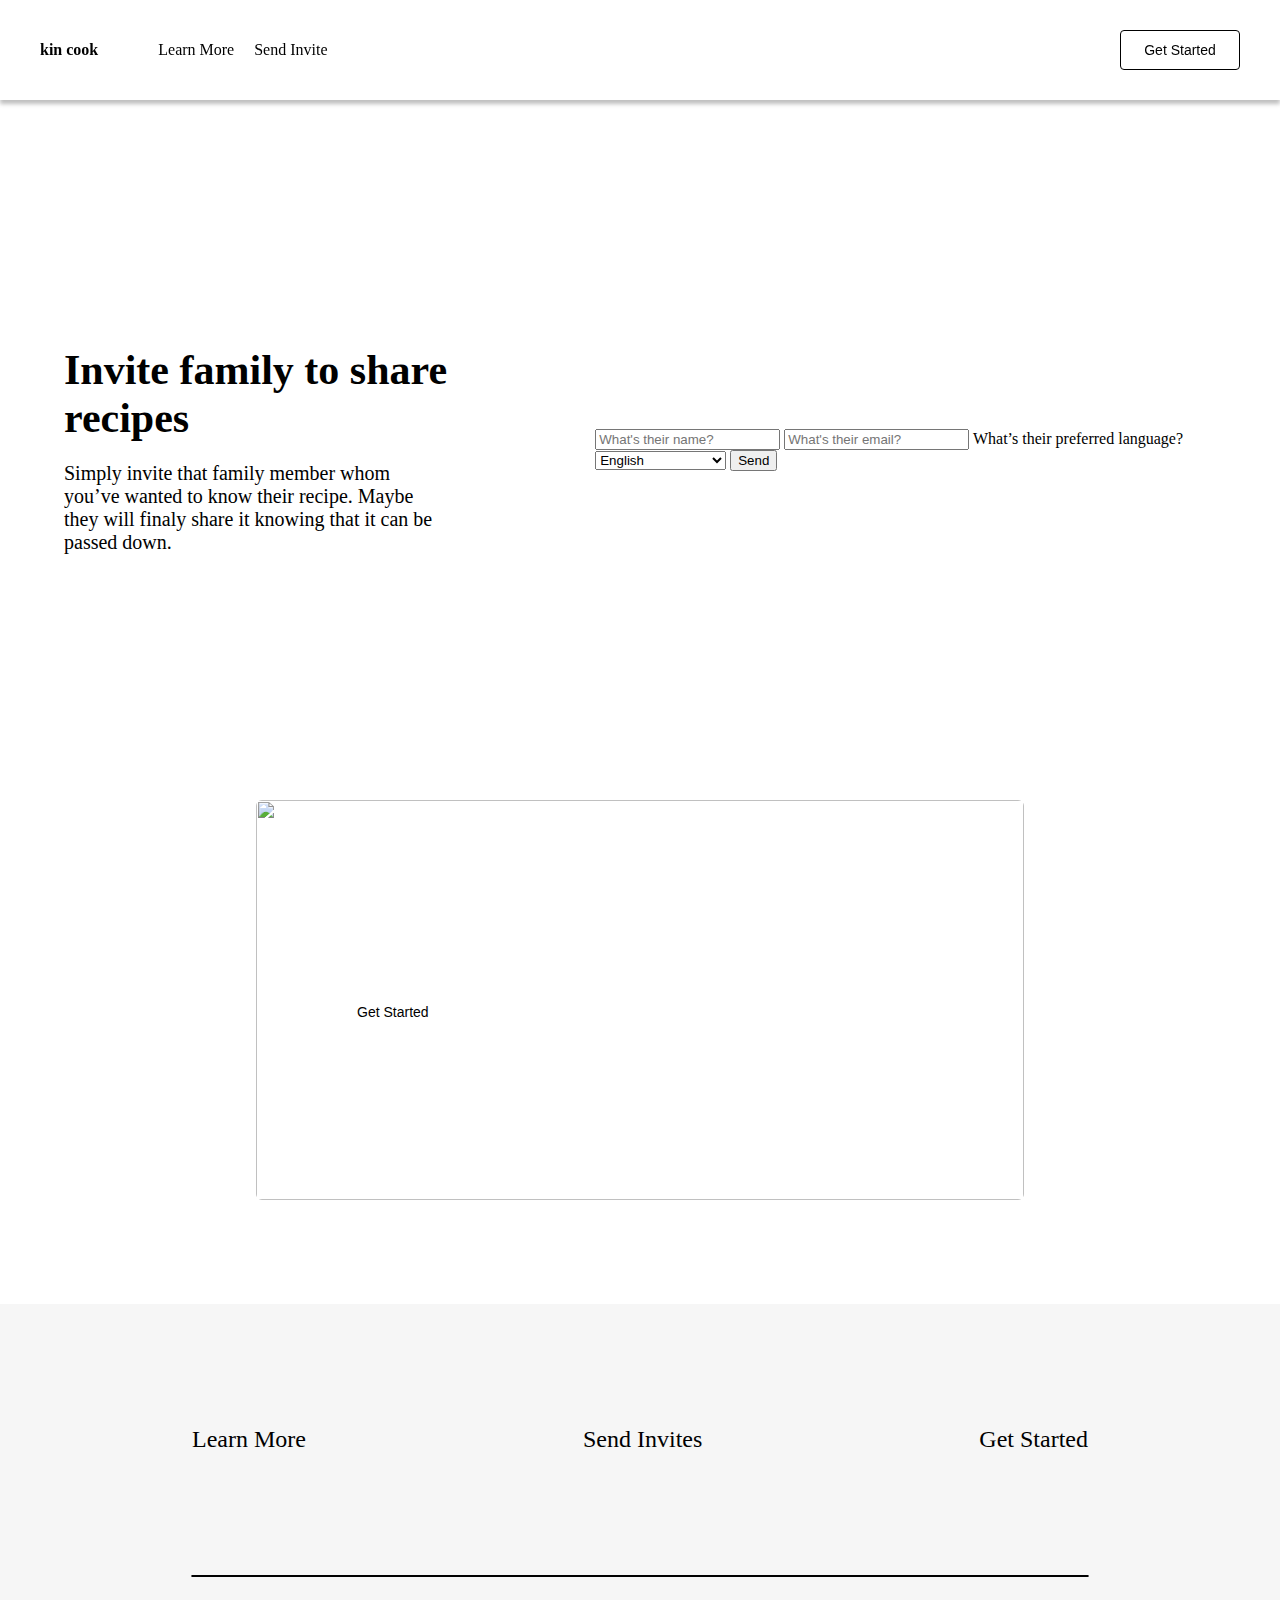
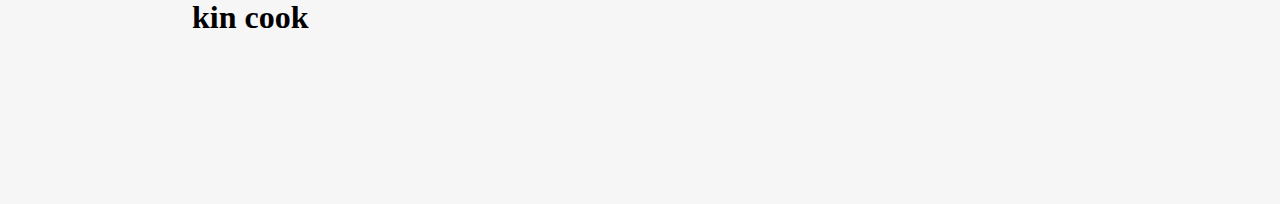
==== send-invite.html @ 02a6ec89 "done!" ====
<!DOCTYPE html>
<html lang="en">
<head>
  <meta charset="UTF-8">
  <meta name="viewport" content="width=device-width, initial-scale=1.0">
  <meta http-equiv="X-UA-Compatible" content="ie=edge">
  <link rel="stylesheet" href="css/index.css" />
  <title>send invite | kin cook.</title>
</head>
<header class="header-mobile">
  <nav class="nav-top">
    <div class="desk-left">
      <div class="d-logo">kin cook</div>
      <a href="index.html">Learn More</a>
      <a href="send-invite.html">Send Invite</a>
    </div>

    <div class="logo">kin cook</div>

    <div class="desk-right">
        <div class="lang-container-d">
          <img class="lang-d" src="assets/language-outline.svg" alt="" />
        </div>
        <div class="btn-container">
        <button class="button">Get Started</button>
      </div>
      </div>
    </div>

    
      <img class="lang-m" src="assets/language-outline.svg" alt="" />
    

    <div class="container">
      <span class="menu-icon" onclick="openMenu()">&#9776;</span>
    </div>
    <div class="menu-container" id="navbar">
      <span class="closebtn" onclick="closeMenu()">&times;</span>
      <div class="menu-content">
        <a href="learn-more.html">Learn More</a>
        <a href="send-invite.html">Send Invite</a>
      </div>
    </div>
    <script type="text/javascript" src="script.js"></script>
  </nav>
</header>
<body>
  <section class="body-container">
    <section class="hero invite-hero">
      <div class="form-container" >
      <form action="">
        <label for="name"></label>
        <input type="text" id="name" placeholder="What's their name?">

        <label for="email"></label>
        <input type="text" id="email" placeholder="What's their email?">
        <label for="language">What’s their preferred language?</label>
        <select id="language" name="language">
          <option value="canada">English</option>
          <option value="australia">Mandarin Chinese</option>
          <option value="usa">Hindustani</option>
          <option value="usa">Spanish</option>
          <option value="usa">Arabic</option>
          <option value="usa">Malay</option>
          <option value="usa">Russian</option>
          <option value="usa">Bengali</option>
        </select>
        <button class="send">Send</button>
      </form>
      </div>

      <div class="mobile-hero-divider"></div>
      <div class="desktop-hero-divider"></div>

      <div class="info invite"> 
        <h1>Invite family to share recipes</h1>
        <p>Simply invite that family member whom you’ve wanted to know their recipe. Maybe they will finaly share it knowing that it can be passed down. </p>
    </div>
    </section>

    

    <section class="cta-top">
      <img class="cta-top-img" src="assets/CTA-Bottom.svg" alt="" />
      <div class="stacker bottom">
        <h2>Pass on tradition!</h2>
        <button class="button">Get Started</button>
      </div>
    </section>
  </section>
</body>

<footer>
  <div class="background">
    <secttion class="links">
      <nav class="bottom-nav">
        <a href="" class="b-link">Learn More</a>
        <a href="" class="b-link">Send Invites</a>
        <a href="" class="b-link">Get Started</a>
      </nav>
    </secttion>
    <section class="social">
      <div class="f-divider"></div>
      <div class="social-conatiner">
        <a class="kin" href="">kin cook</a>
        <a class="s-logos" href=""
          ><img src="assets/logo-instagram.svg" alt=""
        /></a>
        <a class="s-logos" href=""
          ><img src="assets/logo-facebook.svg" alt=""
        /></a>
      </div>
    </section>
  </div>
</footer>
</html>
---- css/index.css ----
/* Header Mobile  */
.header-mobile {
  width: 100vw;
  margin: 0 auto;
  height: 100px;
  background-color: white;
  position: fixed;
  top: 0px;
  left: 0px;
  right: 0px;
}
.header-mobile:hover {
  box-shadow: 0px 4px 4px rgba(0, 0, 0, 0.25);
}
/* Header  */
/* Nav Bar */
.lang-m {
  width: 35px;
}
@media (min-width: 900px) {
  .lang-m {
    display: none;
  }
}
.lang-d {
  display: none;
}
@media (min-width: 900px) {
  .lang-d {
    display: block;
    width: 35px;
  }
}
.lang-d img {
  display: none;
}
@media (min-width: 900px) {
  .lang-d img {
    display: block;
  }
}
.logo {
  font-size: 1.1rem;
}
@media (min-width: 900px) {
  .logo {
    display: none;
  }
}
.desk-left {
  display: none;
}
@media (min-width: 900px) {
  .desk-left {
    display: block;
    display: flex;
    flex-direction: row;
    margin-left: 40px;
  }
}
@media (min-width: 900px) {
  .d-logo {
    margin-right: 60px;
    font-weight: 700;
    font-size: rem;
  }
}
@media (min-width: 900px) {
  .desk-left a {
    margin-right: 20px;
    text-decoration: none;
    color: black;
  }
}
.desk-right {
  display: none;
}
@media (min-width: 900px) {
  .desk-right {
    display: block;
    display: flex;
    flex-direction: row;
    margin-right: 40px;
  }
}
@media (min-width: 900px) {
  .lang-container-d {
    margin-right: 40px;
  }
}
.nav-top {
  display: flex;
  justify-content: space-around;
  align-items: center;
  height: 100px;
  z-index: 1;
}
@media (min-width: 900px) {
  .nav-top {
    margin: 0 auto;
    justify-content: space-between;
  }
}
.nav-top a {
  display: none;
}
@media (min-width: 900px) {
  .nav-top a {
    display: block;
  }
}
.nav-top .button {
  display: none;
}
@media (min-width: 900px) {
  .nav-top .button {
    display: block;
  }
}
@media (min-width: 900px) {
  .container {
    display: none;
  }
}
.container .menu-icon {
  color: #3b3b3b;
  cursor: pointer;
  z-index: 2;
}
@media (min-width: 900px) {
  .container .menu-icon {
    display: none;
  }
}
.menu-icon {
  font-size: 35px;
}
.menu-container {
  height: 0%;
  width: 100vw;
  position: fixed;
  top: 0px;
  left: 0px;
  z-index: 1;
  background-color: #3b3b3b;
  overflow: hidden;
  transition: 1s ease-in-out;
}
@media (min-width: 900px) {
  .menu-container {
    display: none;
  }
}
.menu-content {
  position: relative;
  top: 25%;
  width: 100vw;
  text-align: center;
  margin-top: 30px;
}
.menu-content a {
  padding: 16px;
  text-decoration: none;
  font-size: 24px;
  color: white;
  display: block;
  font-family: 'airbnb_cereal_appmedium';
  transition: 0.3s ease-in-out;
}
.menu-content a:hover {
  color: #ff5a5f;
}
.menu-container .closebtn {
  position: absolute;
  top: 36px;
  right: 48px;
  font-size: 40px;
  color: white;
  z-index: 1;
  cursor: pointer;
}
/* Nav Bar Mobile */
.body-container {
  width: 100vw;
  margin: 0 auto;
  display: block;
  display: flex;
  flex-direction: column;
  justify-content: center;
  align-items: center;
  margin-top: 200px;
}
.hero {
  display: flex;
  flex-direction: column;
  justify-content: center;
  align-items: center;
}
@media (min-width: 900px) {
  .hero {
    flex-direction: row-reverse;
    width: 90vw;
    height: 500px;
  }
}
@media (min-width: 900px) {
  .hero img {
    width: 600px;
  }
}
.info h1 {
  font-size: 32px;
  text-align: center;
  width: 220px;
}
@media (min-width: 900px) {
  .info h1 {
    width: 100%;
    text-align: left;
    font-size: 42px;
    margin-top: 20px;
    margin-bottom: 10px;
  }
}
.info p {
  font-size: 18px;
  text-align: center;
  width: 260px;
}
@media (min-width: 900px) {
  .info p {
    text-align: left;
    margin-top: 10px;
    margin-bottom: 20px;
    width: 80%;
    font-size: 20px;
  }
}
.button {
  width: 120px;
  height: 40px;
  border: 1px solid black;
  background-color: white;
  border-radius: 4px;
  font-size: 14px;
}
.info {
  display: flex;
  flex-direction: column;
  justify-content: center;
  align-items: center;
}
@media (min-width: 900px) {
  .info {
    width: 600px;
    align-items: flex-start;
    margin-right: 50px;
  }
}
.cta-top {
  margin-top: 100px;
  margin-bottom: 100px;
  position: relative;
  z-index: -2;
}
.stacker {
  display: flex;
  flex-direction: column;
  width: 80%;
  position: absolute;
  top: 10%;
  left: 10%;
}
@media (min-width: 900px) {
  .top {
    margin-top: 50px;
  }
}
.top h2 {
  width: 60%;
}
.cta-top h2 {
  font-weight: 600;
  font-size: 24px;
  text-align: left;
  color: white;
}
@media (min-width: 900px) {
  .cta-top h2 {
    font-size: 36px;
  }
}
.cta-top .button {
  border: none;
}
.cta-top-img {
  object-fit: cover;
  width: 100vw;
  height: 400px;
}
@media (min-width: 900px) {
  .cta-top-img {
    width: 60vw;
    border-radius: 6px;
  }
}
.bottom {
  margin-top: 50px;
}
.features {
  width: 90vw;
  margin: 0 auto;
  display: flex;
  flex-direction: column;
  justify-content: center;
  align-items: center;
}
@media (min-width: 900px) {
  .features {
    width: 80vw;
  }
}
@media (min-width: 900px) {
  .mobile-feature-wrap {
    display: none;
  }
}
.divider {
  width: 20vw;
  margin: 0 auto;
  border: 4px solid black;
  border-radius: 10px;
}
@media (min-width: 900px) {
  .divider {
    margin: initial;
  }
}
.features h3 {
  text-align: center;
  width: 60vw;
}
@media (min-width: 900px) {
  .features h3 {
    text-align: left;
    font-size: 36px;
    margin-bottom: 100px;
  }
}
.feature {
  width: 90%;
  margin: 0 auto;
  display: flex;
  flex-direction: column;
  justify-content: center;
  align-items: center;
  margin-bottom: 100px;
}
@media (min-width: 900px) {
  .feature {
    width: 30vw;
    justify-content: flex-start;
    align-items: flex-start;
    margin: initial;
  }
}
.feature img {
  width: 400px;
}
.feature h4 {
  font-size: 1.15rem;
  text-align: center;
  margin-top: 40px;
  margin-bottom: 5px;
}
@media (min-width: 900px) {
  .feature h4 {
    text-align: left;
  }
}
.feature p {
  text-align: center;
  margin-top: 5px;
}
@media (min-width: 900px) {
  .feature p {
    text-align: left;
    width: 18vw;
  }
}
.desktop-feature-wrap {
  display: none;
}
@media (min-width: 900px) {
  .desktop-feature-wrap {
    display: flex;
    width: 60vw;
    justify-content: space-between;
  }
}
@media (min-width: 900px) {
  .column-left {
    display: flex;
    flex-direction: column;
  }
}
@media (min-width: 900px) {
  .feature-left {
    display: flex;
    flex-direction: column;
    align-items: flex-end;
    width: 450px;
    height: 600px;
  }
  .feature-left img {
    width: 450px;
  }
  .feature-left h4 {
    text-align: left;
    width: 100%;
    font-size: 32px;
  }
  .feature-left p {
    text-align: left;
    width: 100%;
    font-size: 24px;
  }
}
@media (min-width: 900px) {
  .column-right {
    display: flex;
    flex-direction: column;
  }
}
@media (min-width: 900px) {
  .feature-right {
    display: flex;
    flex-direction: column;
    align-items: flex-end;
    width: 450px;
    height: 600px;
  }
  .feature-right img {
    width: 450px;
  }
  .feature-right h4 {
    text-align: left;
    width: 100%;
    font-size: 32px;
  }
  .feature-right p {
    text-align: left;
    width: 100%;
    font-size: 24px;
  }
}
footer {
  background-color: #f6f6f6;
  width: 100%;
  height: 500px;
}
.bottom-nav {
  display: flex;
  flex-direction: column;
  margin-left: 10%;
  padding-top: 100px;
}
@media (min-width: 900px) {
  .bottom-nav {
    margin: 0 auto;
    width: 70vw;
    flex-direction: row;
    justify-content: space-between;
  }
}
.bottom-nav a {
  margin-top: 22px;
  margin-bottom: 22px;
  text-decoration: none;
  color: black;
}
@media (min-width: 900px) {
  .bottom-nav a {
    font-size: 24px;
  }
}
.social {
  display: flex;
  flex-direction: column;
}
@media (min-width: 900px) {
  .social {
    margin-bottom: 100px;
  }
}
.f-divider {
  width: 80vw;
  margin: 0 auto;
  border: 1px solid black;
  border-radius: 10px;
  margin-top: 100px;
  margin-bottom: 22px;
}
@media (min-width: 900px) {
  .f-divider {
    width: 70vw;
  }
}
.social-conatiner {
  width: 80vw;
  margin: 0 auto;
  display: flex;
  justify-content: center;
  align-items: center;
  margin-bottom: 50px;
}
@media (min-width: 900px) {
  .social-conatiner {
    width: 70vw;
  }
}
.kin {
  font-size: 1.15rem;
  text-decoration: none;
  color: black;
  flex-grow: 2;
}
@media (min-width: 900px) {
  .kin {
    font-size: 32px;
    font-weight: bold;
  }
}
.s-logos img {
  width: 30px;
  flex-grow: 1;
  margin-left: 12px;
}
@media (min-width: 900px) {
  .s-logos img {
    width: 50px;
  }
}
body {
  margin: 0;
}
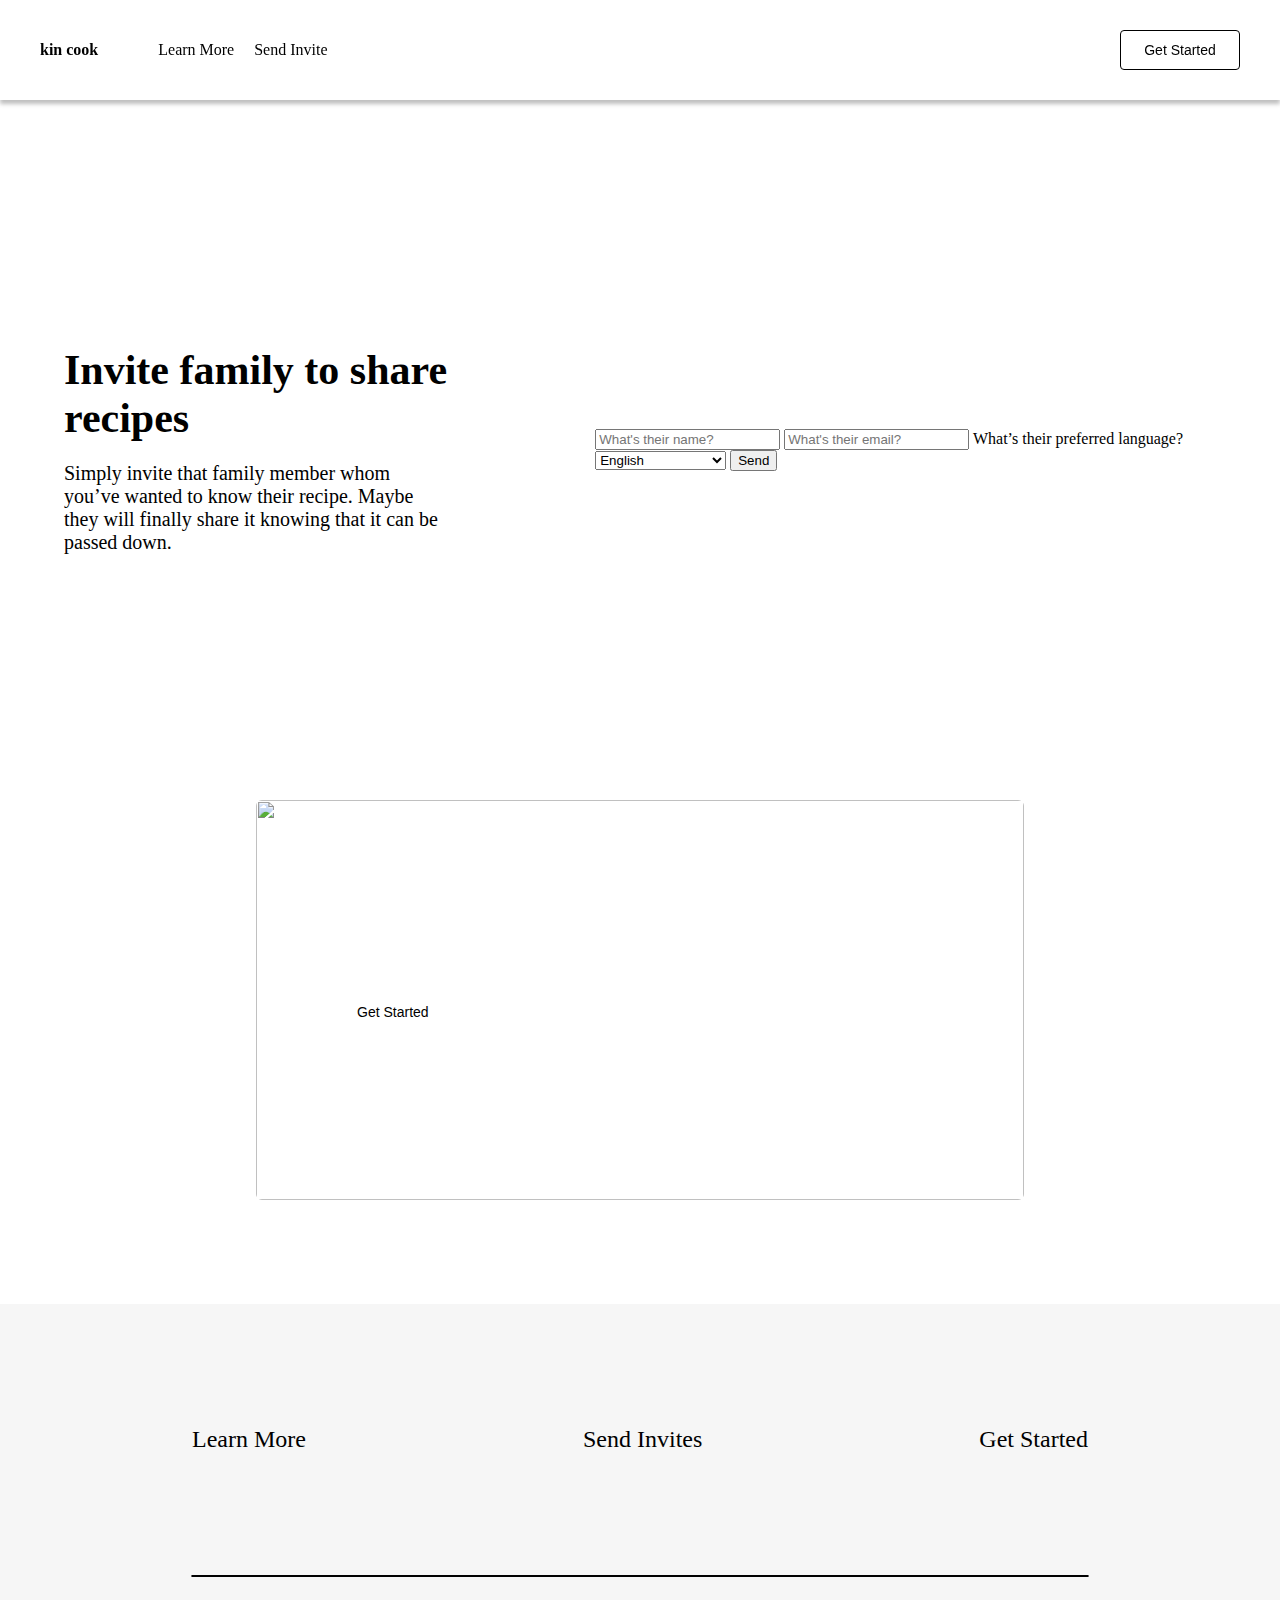
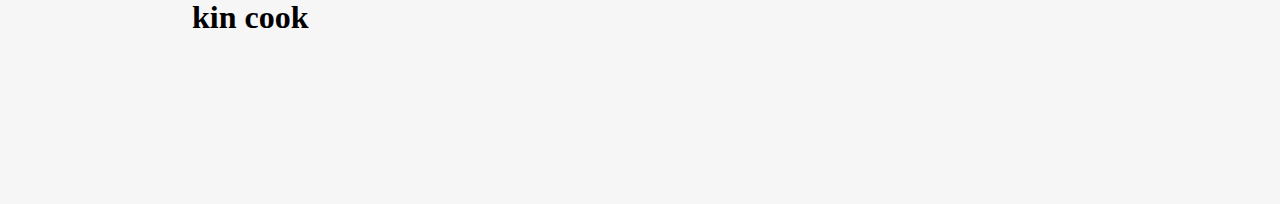
==== commit 48c5ff12: "Grammar corrected!" ====
--- a/send-invite.html
+++ b/send-invite.html
@@ -74,7 +74,7 @@
 
       <div class="info invite"> 
         <h1>Invite family to share recipes</h1>
-        <p>Simply invite that family member whom you’ve wanted to know their recipe. Maybe they will finaly share it knowing that it can be passed down. </p>
+        <p>Simply invite that family member whom you’ve wanted to know their recipe. Maybe they will finally share it knowing that it can be passed down.</p>
     </div>
     </section>
 
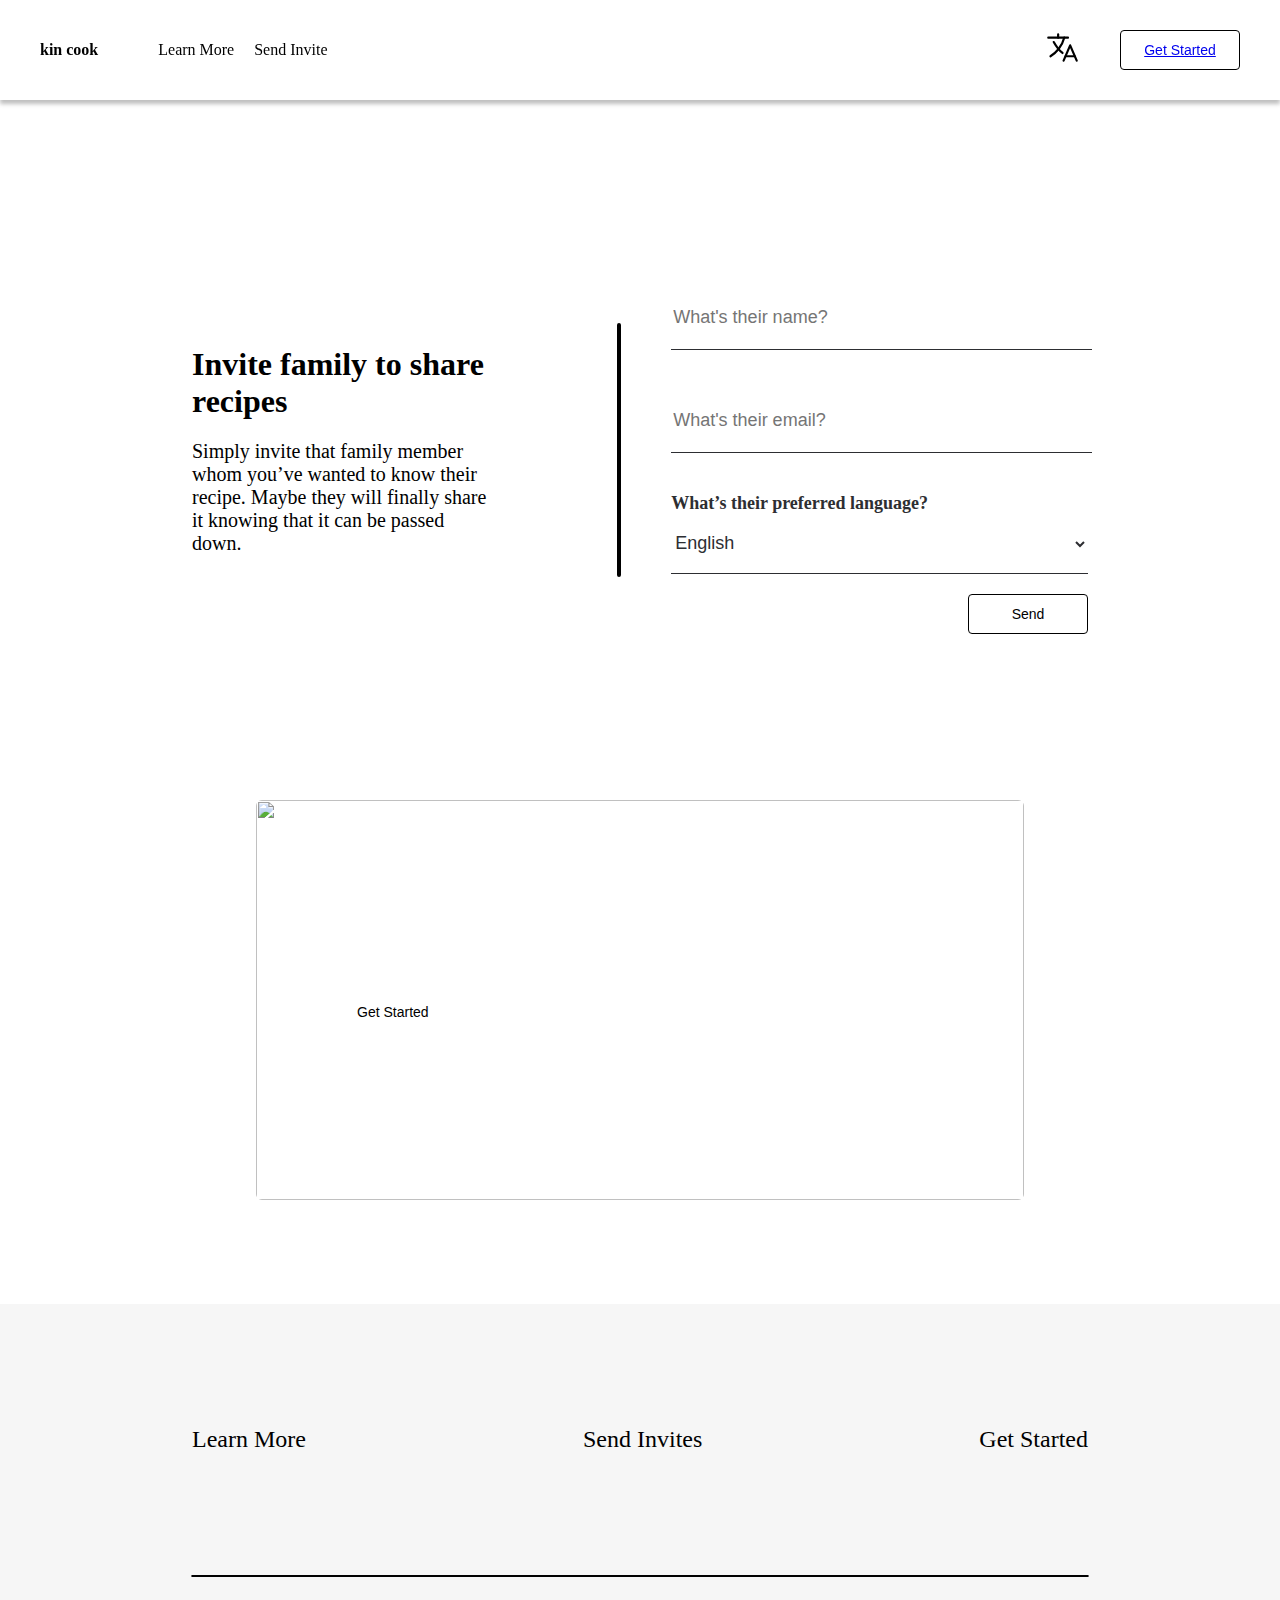
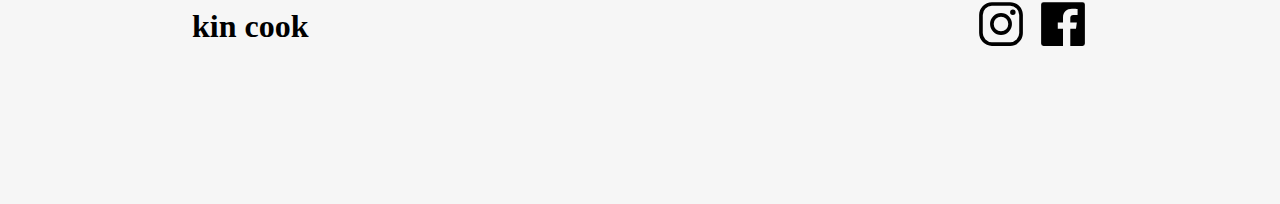
==== commit bda5cb8d: "ready for links" ====
--- a/send-invite.html
+++ b/send-invite.html
@@ -22,7 +22,7 @@
           <img class="lang-d" src="assets/language-outline.svg" alt="" />
         </div>
         <div class="btn-container">
-        <button class="button">Get Started</button>
+        <button class="button"><a href="#">Get Started</a></button>
       </div>
       </div>
     </div>
@@ -37,7 +37,7 @@
     <div class="menu-container" id="navbar">
       <span class="closebtn" onclick="closeMenu()">&times;</span>
       <div class="menu-content">
-        <a href="learn-more.html">Learn More</a>
+        <a href="index.html">Learn More</a>
         <a href="send-invite.html">Send Invite</a>
       </div>
     </div>
@@ -79,14 +79,16 @@
     </section>
 
     
-
-    <section class="cta-top">
+    <a href="#">
+      <section class="cta-top">
       <img class="cta-top-img" src="assets/CTA-Bottom.svg" alt="" />
       <div class="stacker bottom">
         <h2>Pass on tradition!</h2>
-        <button class="button">Get Started</button>
+        <button onclick="window.location.href='#';" class="button">Get Started</button>
       </div>
     </section>
+    </a>
+
   </section>
 </body>
 
@@ -94,15 +96,15 @@
   <div class="background">
     <secttion class="links">
       <nav class="bottom-nav">
-        <a href="" class="b-link">Learn More</a>
-        <a href="" class="b-link">Send Invites</a>
-        <a href="" class="b-link">Get Started</a>
+        <a href="index.html" class="b-link">Learn More</a>
+        <a href="send-invite.html" class="b-link">Send Invites</a>
+        <a href="#" class="b-link">Get Started</a>
       </nav>
     </secttion>
     <section class="social">
       <div class="f-divider"></div>
       <div class="social-conatiner">
-        <a class="kin" href="">kin cook</a>
+        <a class="kin" href="index.html">kin cook</a>
         <a class="s-logos" href=""
           ><img src="assets/logo-instagram.svg" alt=""
         /></a>
--- a/css/index.css
+++ b/css/index.css
@@ -199,8 +199,9 @@
 @media (min-width: 900px) {
   .hero {
     flex-direction: row-reverse;
-    width: 90vw;
+    width: 70vw;
     height: 500px;
+    justify-content: space-around;
   }
 }
 @media (min-width: 900px) {
@@ -257,11 +258,159 @@
     margin-right: 50px;
   }
 }
+.invite-hero {
+  flex-direction: column-reverse;
+}
+@media (min-width: 900px) {
+  .invite-hero {
+    flex-direction: row-reverse;
+  }
+}
+@media (min-width: 900px) {
+  .invite {
+    width: 45%;
+  }
+}
+@media (min-width: 900px) {
+  .invite h1 {
+    font-size: 32px;
+  }
+}
+@media (min-width: 900px) {
+  .invite p {
+    font-size: 20px;
+  }
+}
+.form-container {
+  width: 90%;
+  display: flex;
+  flex-direction: column;
+}
+@media (min-width: 900px) {
+  .form-container {
+    width: 50%;
+    display: flex;
+    flex-direction: column;
+  }
+}
+form {
+  display: flex;
+  flex-direction: column;
+  align-items: flex-start;
+  width: 100%;
+}
+@media (min-width: 900px) {
+  form {
+    display: flex;
+    flex-direction: column;
+    align-items: flex-start;
+    width: 100%;
+  }
+}
+input {
+  width: 100%;
+  height: 60px;
+  font-size: 14px;
+  margin-bottom: 20px;
+  border: none;
+  border-bottom: 1px solid #2d2e32;
+}
+@media (min-width: 900px) {
+  input {
+    width: 100%;
+    height: 60px;
+    font-size: 18px;
+    margin-bottom: 20px;
+    border: none;
+    border-bottom: 1px solid #2d2e32;
+  }
+}
+label {
+  margin-top: 20px;
+  font-size: 16px;
+  color: #2d2e32;
+  font-weight: bold;
+}
+@media (min-width: 900px) {
+  label {
+    margin-top: 20px;
+    font-size: 18px;
+    color: #2d2e32;
+    font-weight: bold;
+  }
+}
+select {
+  width: 100%;
+  height: 60px;
+  font-size: 14px;
+  border: none;
+  border-bottom: 1px solid #2d2e32;
+  background-color: white;
+  color: #2d2e32;
+}
+@media (min-width: 900px) {
+  select {
+    width: 100%;
+    height: 60px;
+    font-size: 18px;
+    border: none;
+    border-bottom: 1px solid #2d2e32;
+    background-color: white;
+    color: #2d2e32;
+  }
+}
+.send {
+  margin-top: 40px;
+  width: 120px;
+  height: 40px;
+  align-self: center;
+  background-color: white;
+  border-radius: 4px;
+  border: 1px solid black;
+  font-size: 14px;
+}
+@media (min-width: 900px) {
+  .send {
+    margin-top: 20px;
+    width: 120px;
+    height: 40px;
+    align-self: flex-end;
+    background-color: white;
+    border: 1px solid black;
+    font-size: 14px;
+  }
+}
+.mobile-hero-divider {
+  margin-top: 40px;
+  margin-bottom: 40px;
+  width: 100%;
+  background-color: black;
+  border: 2px solid black;
+  border-radius: 20px;
+}
+@media (min-width: 900px) {
+  .mobile-hero-divider {
+    display: none;
+  }
+}
+.desktop-hero-divider {
+  display: none;
+}
+@media (min-width: 900px) {
+  .desktop-hero-divider {
+    display: block;
+    height: 50%;
+    background-color: black;
+    border: 2px solid black;
+    border-radius: 20px;
+    margin-right: 50px;
+  }
+}
 .cta-top {
   margin-top: 100px;
   margin-bottom: 100px;
   position: relative;
-  z-index: -2;
+  z-index: -5;
 }
 .stacker {
   display: flex;
@@ -270,6 +419,7 @@
   position: absolute;
   top: 10%;
   left: 10%;
+  z-index: 5;
 }
 @media (min-width: 900px) {
   .top {
@@ -291,7 +441,9 @@
   }
 }
 .cta-top .button {
+  display: inline-block;
   border: none;
+  z-index: 4;
 }
 .cta-top-img {
   object-fit: cover;
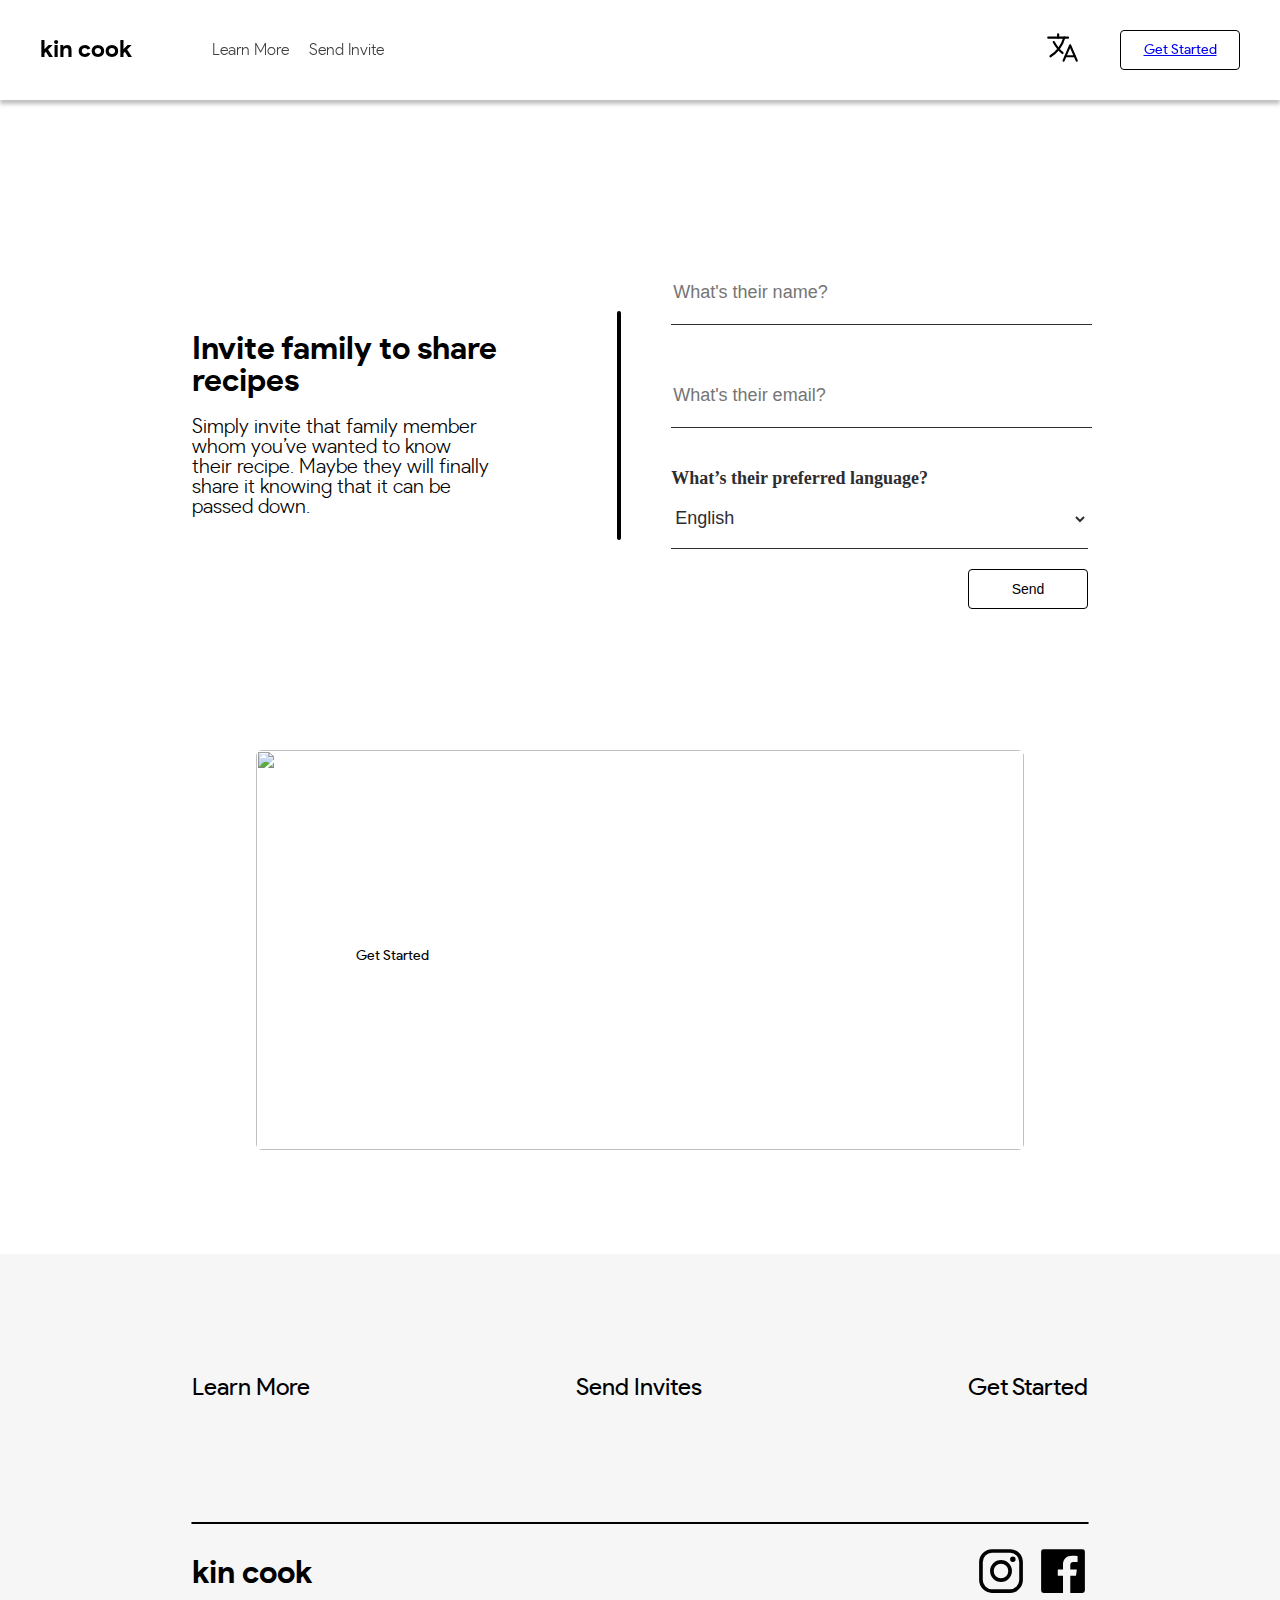
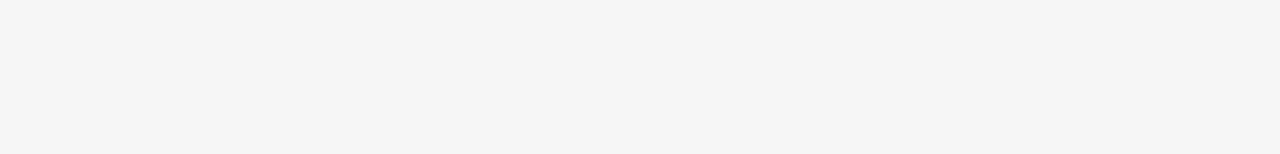
==== commit 63319ecb: "added custom typeface" ====
--- a/send-invite.html
+++ b/send-invite.html
@@ -10,7 +10,7 @@
 <header class="header-mobile">
   <nav class="nav-top">
     <div class="desk-left">
-      <div class="d-logo">kin cook</div>
+      <div class="d-logo"><a class="d-logo-font" href="index.html">kin cook</a></div>
       <a href="index.html">Learn More</a>
       <a href="send-invite.html">Send Invite</a>
     </div>
@@ -84,7 +84,7 @@
       <img class="cta-top-img" src="assets/CTA-Bottom.svg" alt="" />
       <div class="stacker bottom">
         <h2>Pass on tradition!</h2>
-        <button onclick="window.location.href='#';" class="button">Get Started</button>
+        <button onclick="window.location.href='#';"class="button">Get Started</button>
       </div>
     </section>
     </a>
--- a/css/index.css
+++ b/css/index.css
@@ -1,7 +1,7 @@
 /* Header Mobile  */
 .header-mobile {
   width: 100vw;
-  margin: 0 auto;
+  margin: 0;
   height: 100px;
   background-color: white;
   position: fixed;
@@ -40,6 +40,7 @@
   }
 }
 .logo {
+  font-family: 'product_sansbold';
   font-size: 1.1rem;
 }
 @media (min-width: 900px) {
@@ -55,6 +56,7 @@
     display: block;
     display: flex;
     flex-direction: row;
+    align-items: center;
     margin-left: 40px;
   }
 }
@@ -62,14 +64,20 @@
   .d-logo {
     margin-right: 60px;
     font-weight: 700;
-    font-size: rem;
+  }
+  .d-logo .d-logo-font {
+    color: black;
+    font-size: 24px;
+    font-family: 'product_sansbold';
   }
 }
 @media (min-width: 900px) {
   .desk-left a {
+    font-family: 'product_sanslight';
     margin-right: 20px;
     text-decoration: none;
-    color: black;
+    color: #3f3e3e;
+    font-size: 16px;
   }
 }
 .desk-right {
@@ -164,7 +172,6 @@
   font-size: 24px;
   color: white;
   display: block;
-  font-family: 'airbnb_cereal_appmedium';
   transition: 0.3s ease-in-out;
 }
 .menu-content a:hover {
@@ -190,6 +197,10 @@
   align-items: center;
   margin-top: 200px;
 }
+.button {
+  font-family: 'product_sansregular';
+  color: black;
+}
 .hero {
   display: flex;
   flex-direction: column;
@@ -200,7 +211,7 @@
   .hero {
     flex-direction: row-reverse;
     width: 70vw;
-    height: 500px;
+    height: 50vh;
     justify-content: space-around;
   }
 }
@@ -210,6 +221,7 @@
   }
 }
 .info h1 {
+  font-family: 'product_sansbold';
   font-size: 32px;
   text-align: center;
   width: 220px;
@@ -224,6 +236,7 @@
   }
 }
 .info p {
+  font-family: 'product_sanslight';
   font-size: 18px;
   text-align: center;
   width: 260px;
@@ -430,6 +443,7 @@
   width: 60%;
 }
 .cta-top h2 {
+  font-family: 'product_sansbold';
   font-weight: 600;
   font-size: 24px;
   text-align: left;
@@ -489,6 +503,7 @@
   }
 }
 .features h3 {
+  font-family: 'product_sansregular';
   text-align: center;
   width: 60vw;
 }
@@ -517,9 +532,10 @@
   }
 }
 .feature img {
-  width: 400px;
+  width: 80%;
 }
 .feature h4 {
+  font-family: 'product_sansregular';
   font-size: 1.15rem;
   text-align: center;
   margin-top: 40px;
@@ -531,6 +547,7 @@
   }
 }
 .feature p {
+  font-family: 'product_sanslight';
   text-align: center;
   margin-top: 5px;
 }
@@ -561,22 +578,24 @@
     display: flex;
     flex-direction: column;
     align-items: flex-end;
-    width: 450px;
+    width: 25vw;
     height: 600px;
   }
   .feature-left img {
-    width: 450px;
+    width: 25vw;
   }
   .feature-left h4 {
-    text-align: left;
-    width: 100%;
-    font-size: 32px;
-  }
-  .feature-left p {
+    font-family: 'product_sansregular';
     text-align: left;
     width: 100%;
     font-size: 24px;
   }
+  .feature-left p {
+    font-family: 'product_sanslight';
+    text-align: left;
+    width: 100%;
+    font-size: 18px;
+  }
 }
 @media (min-width: 900px) {
   .column-right {
@@ -589,21 +608,23 @@
     display: flex;
     flex-direction: column;
     align-items: flex-end;
-    width: 450px;
+    width: 25vw;
     height: 600px;
   }
   .feature-right img {
-    width: 450px;
+    width: 25vw;
   }
   .feature-right h4 {
-    text-align: left;
-    width: 100%;
-    font-size: 32px;
-  }
-  .feature-right p {
+    font-family: 'product_sansregular';
     text-align: left;
     width: 100%;
     font-size: 24px;
+  }
+  .feature-right p {
+    font-family: 'product_sanslight';
+    text-align: left;
+    width: 100%;
+    font-size: 18px;
   }
 }
 footer {
@@ -635,6 +656,9 @@
   .bottom-nav a {
     font-size: 24px;
   }
+}
+.b-link {
+  font-family: 'product_sansregular';
 }
 .social {
   display: flex;
@@ -672,6 +696,7 @@
   }
 }
 .kin {
+  font-family: 'product_sansbold';
   font-size: 1.15rem;
   text-decoration: none;
   color: black;
@@ -696,3 +721,21 @@
 body {
   margin: 0;
 }
+@font-face {
+  font-family: 'product_sanslight';
+  src: url('/font/product_sans_light_300-webfont.woff2') format('woff2'), url('/font/product_sans_light_300-webfont.woff') format('woff');
+  font-weight: normal;
+  font-style: normal;
+}
+@font-face {
+  font-family: 'product_sansregular';
+  src: url('/font/product_sans_regular-webfont.woff2') format('woff2'), url('/font/product_sans_regular-webfont.woff') format('woff');
+  font-weight: normal;
+  font-style: normal;
+}
+@font-face {
+  font-family: 'product_sansbold';
+  src: url('/font/product_sans_bold-webfont.woff2') format('woff2'), url('/font/product_sans_bold-webfont.woff') format('woff');
+  font-weight: normal;
+  font-style: normal;
+}
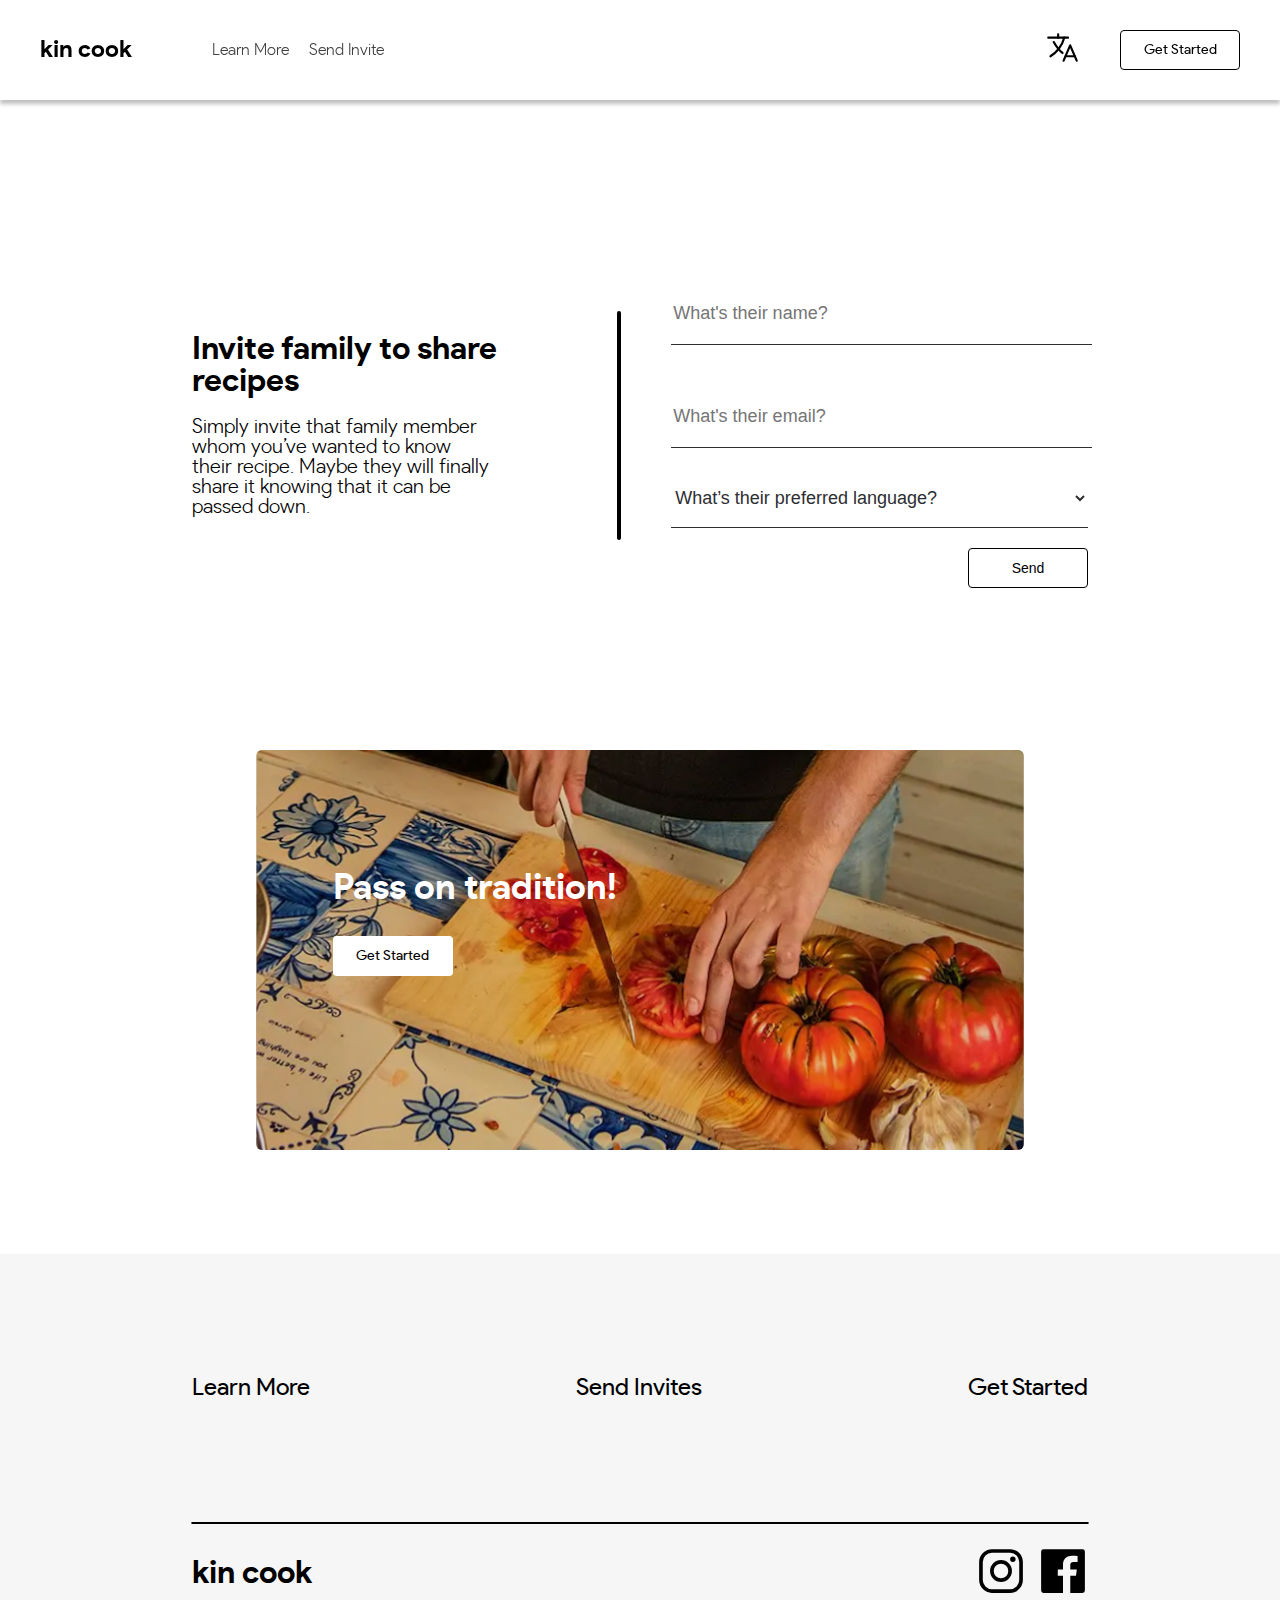
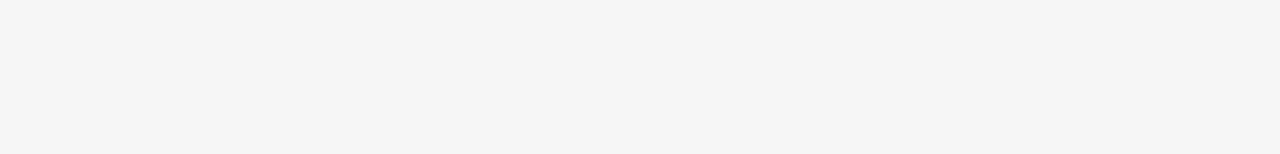
==== commit 6009dbc5: "Fixed 2nd CTA Display Bug" ====
--- a/send-invite.html
+++ b/send-invite.html
@@ -22,7 +22,7 @@
           <img class="lang-d" src="assets/language-outline.svg" alt="" />
         </div>
         <div class="btn-container">
-        <button class="button"><a href="#">Get Started</a></button>
+          <button onclick="window.location.href='#';" class="button">Get Started</button>
       </div>
       </div>
     </div>
@@ -54,8 +54,10 @@
 
         <label for="email"></label>
         <input type="text" id="email" placeholder="What's their email?">
-        <label for="language">What’s their preferred language?</label>
+        <!-- <label for="language">What’s their preferred language?</label> -->
         <select id="language" name="language">
+          What’s their preferred language?
+          <option value="canada">What’s their preferred language?</option>
           <option value="canada">English</option>
           <option value="australia">Mandarin Chinese</option>
           <option value="usa">Hindustani</option>
@@ -81,7 +83,7 @@
     
     <a href="#">
       <section class="cta-top">
-      <img class="cta-top-img" src="assets/CTA-Bottom.svg" alt="" />
+      <img class="cta-top-img" src="assets/CTA-BOTTOM.svg" alt="" />
       <div class="stacker bottom">
         <h2>Pass on tradition!</h2>
         <button onclick="window.location.href='#';"class="button">Get Started</button>
--- a/css/index.css
+++ b/css/index.css
@@ -339,6 +339,7 @@
   }
 }
 label {
+  font-family: 'product_sansbold';
   margin-top: 20px;
   font-size: 16px;
   color: #2d2e32;
@@ -371,6 +372,9 @@
     background-color: white;
     color: #2d2e32;
   }
+}
+option {
+  color: #2d2e32;
 }
 .send {
   margin-top: 40px;
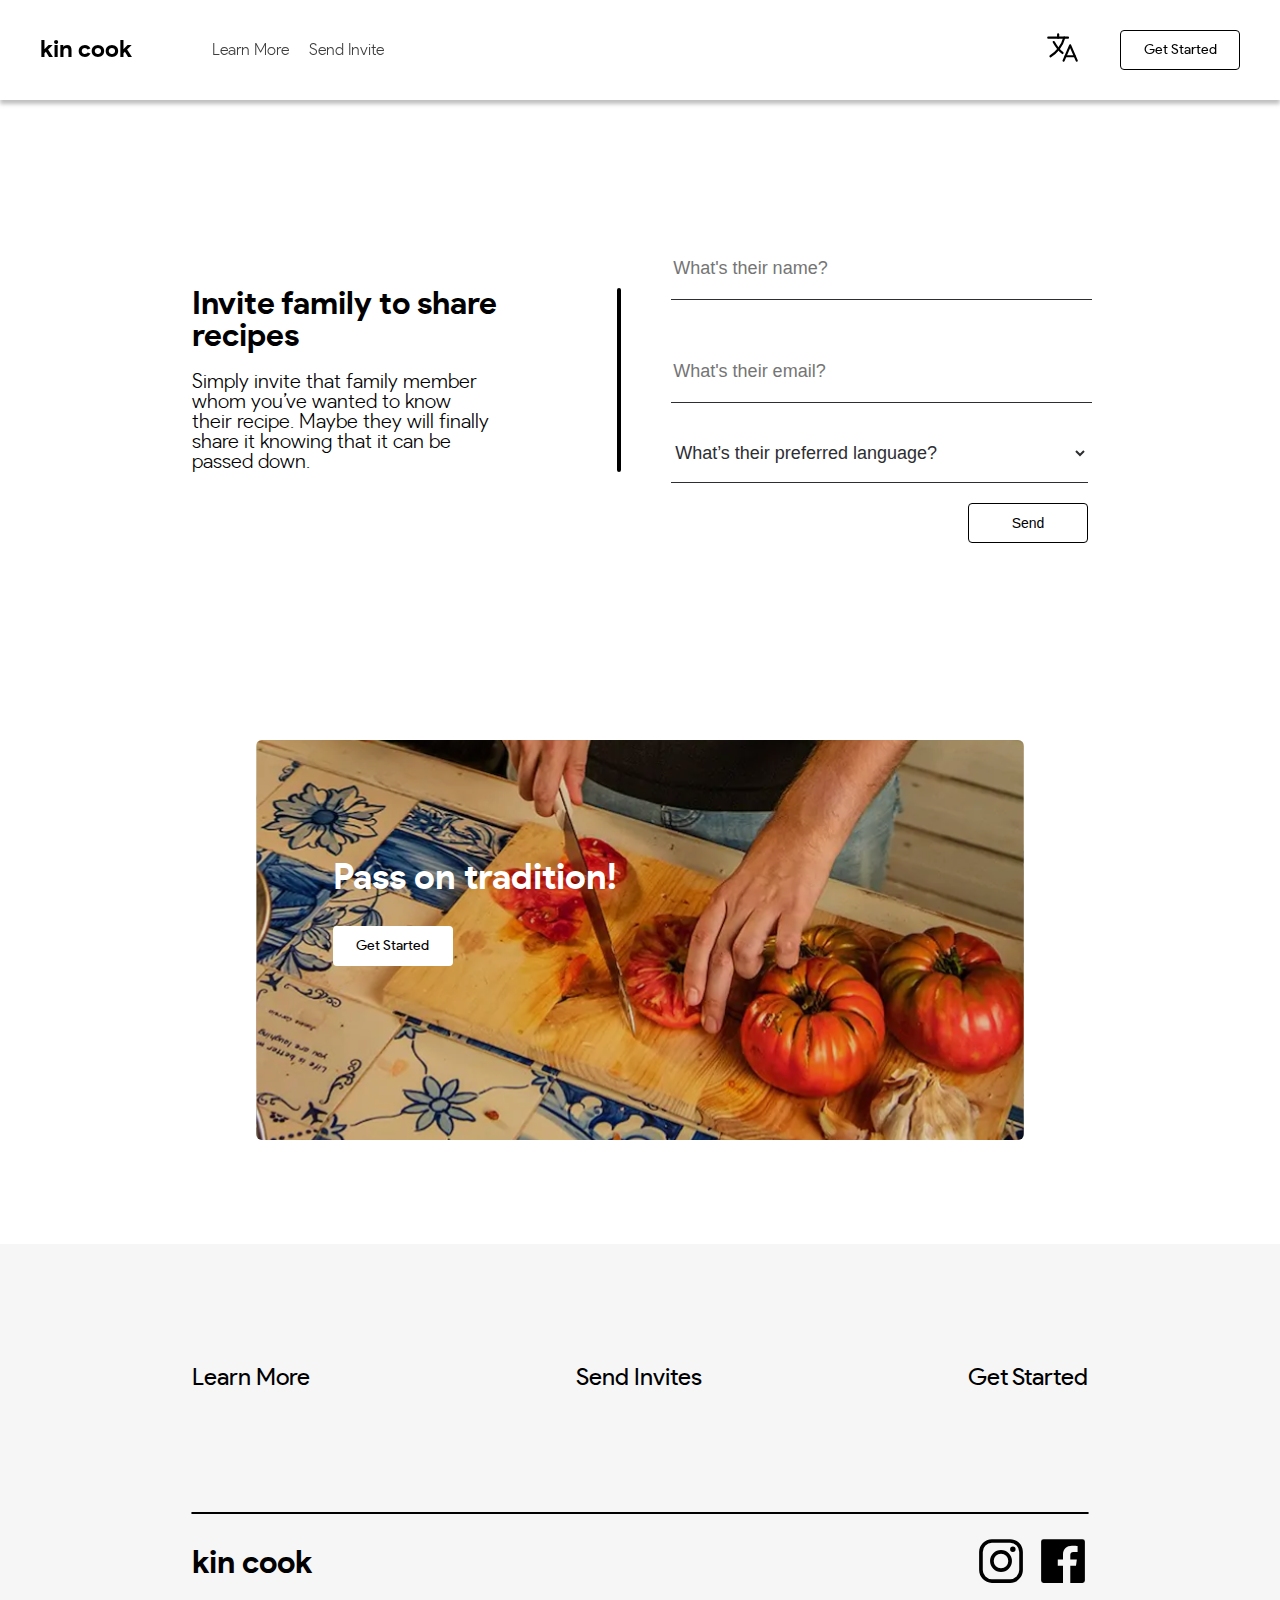
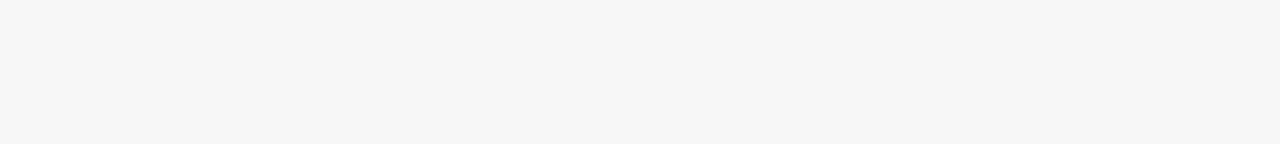
==== commit e66b4325: "Links to app hooked!" ====
--- a/send-invite.html
+++ b/send-invite.html
@@ -22,7 +22,7 @@
           <img class="lang-d" src="assets/language-outline.svg" alt="" />
         </div>
         <div class="btn-container">
-          <button onclick="window.location.href='#';" class="button">Get Started</button>
+          <button onclick="window.location.href='https://build-week-last-try.now.sh/';" class="button">Get Started</button>
       </div>
       </div>
     </div>
@@ -39,6 +39,7 @@
       <div class="menu-content">
         <a href="index.html">Learn More</a>
         <a href="send-invite.html">Send Invite</a>
+        <a href="https://build-week-last-try.now.sh/" class="b-link">Get Started</a>
       </div>
     </div>
     <script type="text/javascript" src="script.js"></script>
@@ -81,12 +82,12 @@
     </section>
 
     
-    <a href="#">
+    <a href="https://build-week-last-try.now.sh/">
       <section class="cta-top">
       <img class="cta-top-img" src="assets/CTA-BOTTOM.svg" alt="" />
       <div class="stacker bottom">
         <h2>Pass on tradition!</h2>
-        <button onclick="window.location.href='#';"class="button">Get Started</button>
+        <button class="button">Get Started</button>
       </div>
     </section>
     </a>
@@ -100,7 +101,7 @@
       <nav class="bottom-nav">
         <a href="index.html" class="b-link">Learn More</a>
         <a href="send-invite.html" class="b-link">Send Invites</a>
-        <a href="#" class="b-link">Get Started</a>
+        <a href="https://build-week-last-try.now.sh/" class="b-link">Get Started</a>
       </nav>
     </secttion>
     <section class="social">
--- a/css/index.css
+++ b/css/index.css
@@ -172,6 +172,7 @@
   font-size: 24px;
   color: white;
   display: block;
+  font-family: 'product_sanslight';
   transition: 0.3s ease-in-out;
 }
 .menu-content a:hover {
@@ -211,9 +212,13 @@
   .hero {
     flex-direction: row-reverse;
     width: 70vw;
-    height: 50vh;
+    height: 40vh;
     justify-content: space-around;
-  }
+    margin-bottom: 80px;
+  }
+}
+.hero img {
+  width: 90vw;
 }
 @media (min-width: 900px) {
   .hero img {
